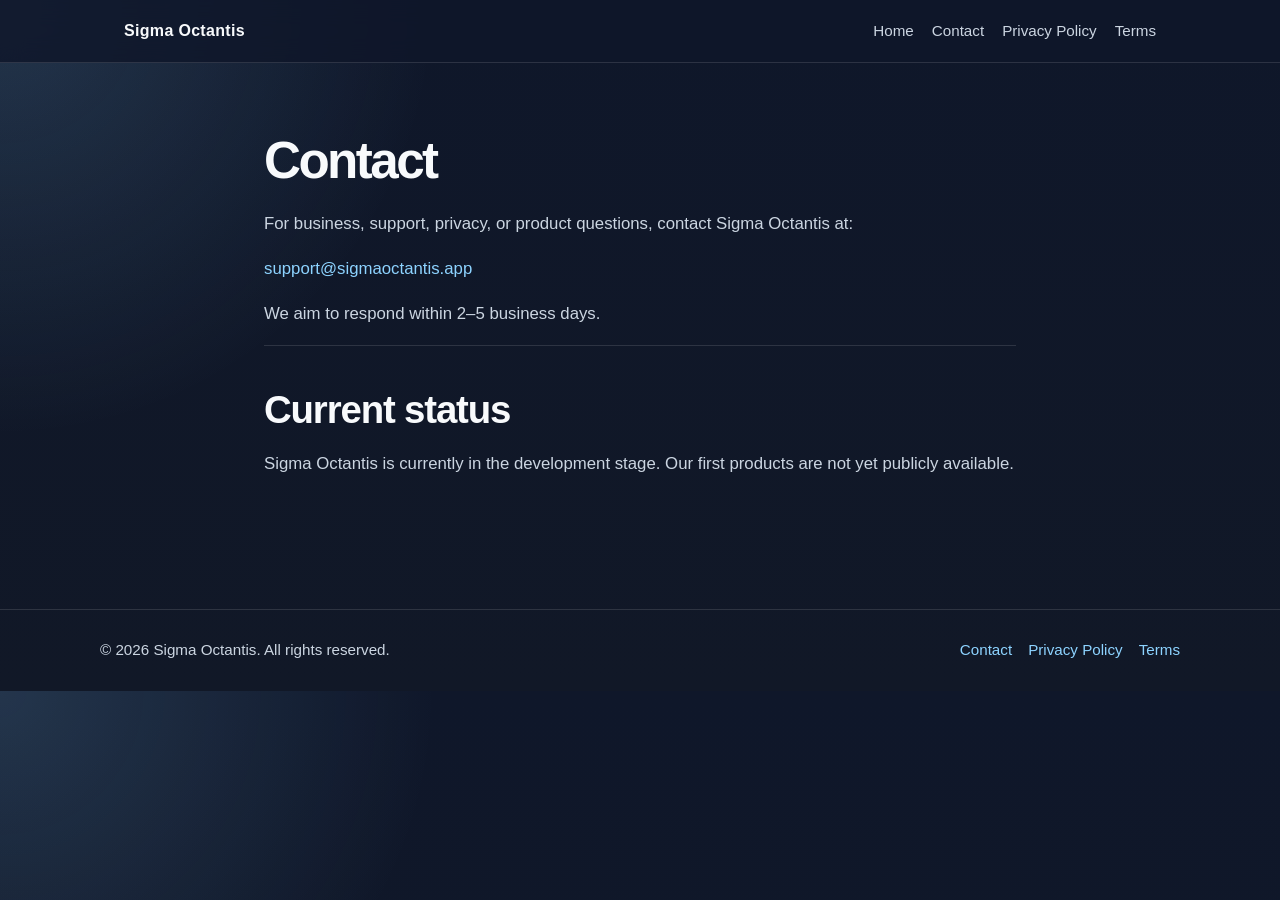
==== contact.html @ fb1264db "Create contact.html" ====
<!doctype html>
<html lang="en">
  <head>
    <meta charset="utf-8">
    <meta name="viewport" content="width=device-width, initial-scale=1">
    <title>Contact | Sigma Octantis</title>
    <meta name="description" content="Contact Sigma Octantis for business, support, privacy, and product questions.">
    <link rel="stylesheet" href="/styles.css">
  </head>

  <body>
    <header>
      <nav class="nav">
        <a class="logo" href="/">Sigma Octantis</a>
        <div class="nav-links">
          <a href="/index.html">Home</a>
          <a href="/contact.html">Contact</a>
          <a href="/privacy.html">Privacy Policy</a>
          <a href="/terms.html">Terms</a>
        </div>
      </nav>
    </header>

    <main class="page">
      <h1>Contact</h1>
      <p>
        For business, support, privacy, or product questions, contact Sigma Octantis at:
      </p>

      <p>
        <a href="mailto:support@sigmaoctantis.app">support@sigmaoctantis.app</a>
      </p>

      <p>
        We aim to respond within 2–5 business days.
      </p>

      <section class="section">
        <h2>Current status</h2>
        <p>
          Sigma Octantis is currently in the development stage. Our first products are not yet
          publicly available.
        </p>
      </section>
    </main>

    <footer>
      <div class="footer-inner">
        <div>© 2026 Sigma Octantis. All rights reserved.</div>
        <div class="footer-links">
          <a href="/contact.html">Contact</a>
          <a href="/privacy.html">Privacy Policy</a>
          <a href="/terms.html">Terms</a>
        </div>
      </div>
    </footer>
  </body>
</html>
---- styles.css ----
:root {
  --bg: #0f172a;
  --panel: #111827;
  --panel-soft: #1f2937;
  --text: #f8fafc;
  --muted: #cbd5e1;
  --accent: #8dd3ff;
  --line: rgba(255, 255, 255, 0.12);
  --max-width: 1080px;
}

* {
  box-sizing: border-box;
}

body {
  margin: 0;
  font-family: Inter, -apple-system, BlinkMacSystemFont, "Segoe UI", Roboto, Arial, sans-serif;
  background:
    radial-gradient(circle at top left, rgba(141, 211, 255, 0.16), transparent 30%),
    linear-gradient(180deg, #0f172a 0%, #111827 100%);
  color: var(--text);
  line-height: 1.6;
}

a {
  color: var(--accent);
  text-decoration: none;
}

a:hover {
  text-decoration: underline;
}

header {
  border-bottom: 1px solid var(--line);
  background: rgba(15, 23, 42, 0.82);
  backdrop-filter: blur(12px);
  position: sticky;
  top: 0;
  z-index: 10;
}

.nav {
  max-width: var(--max-width);
  margin: 0 auto;
  padding: 18px 24px;
  display: flex;
  align-items: center;
  justify-content: space-between;
  gap: 24px;
}

.logo {
  font-weight: 800;
  letter-spacing: 0.02em;
  color: var(--text);
}

.nav-links {
  display: flex;
  gap: 18px;
  flex-wrap: wrap;
  font-size: 0.95rem;
}

.nav-links a {
  color: var(--muted);
}

main {
  max-width: var(--max-width);
  margin: 0 auto;
  padding: 72px 24px;
}

.hero {
  max-width: 820px;
  padding: 48px 0 56px;
}

.eyebrow {
  color: var(--accent);
  font-weight: 700;
  letter-spacing: 0.12em;
  text-transform: uppercase;
  font-size: 0.8rem;
  margin-bottom: 16px;
}

h1 {
  font-size: clamp(2.4rem, 6vw, 5rem);
  line-height: 1.02;
  margin: 0 0 24px;
  letter-spacing: -0.05em;
}

h2 {
  font-size: clamp(1.6rem, 3vw, 2.4rem);
  line-height: 1.15;
  margin: 0 0 18px;
  letter-spacing: -0.03em;
}

h3 {
  margin: 0 0 10px;
  font-size: 1.1rem;
}

p {
  color: var(--muted);
  margin: 0 0 18px;
  font-size: 1.05rem;
}

.hero p {
  font-size: 1.2rem;
  max-width: 760px;
}

.actions {
  display: flex;
  flex-wrap: wrap;
  gap: 14px;
  margin-top: 30px;
}

.button {
  display: inline-flex;
  align-items: center;
  justify-content: center;
  padding: 12px 18px;
  border-radius: 999px;
  border: 1px solid var(--line);
  color: var(--text);
  font-weight: 700;
  background: rgba(255, 255, 255, 0.08);
}

.button.primary {
  background: var(--accent);
  color: #0f172a;
  border-color: transparent;
}

.section {
  padding: 42px 0;
  border-top: 1px solid var(--line);
}

.grid {
  display: grid;
  grid-template-columns: repeat(3, 1fr);
  gap: 18px;
  margin-top: 24px;
}

.card {
  background: rgba(255, 255, 255, 0.06);
  border: 1px solid var(--line);
  border-radius: 22px;
  padding: 24px;
}

.card p {
  font-size: 1rem;
}

.status {
  background: rgba(141, 211, 255, 0.1);
  border: 1px solid rgba(141, 211, 255, 0.25);
  border-radius: 22px;
  padding: 26px;
  margin-top: 24px;
}

.page {
  max-width: 800px;
}

.page h1 {
  font-size: clamp(2.2rem, 4vw, 3.4rem);
}

.page ul {
  color: var(--muted);
  padding-left: 22px;
}

.page li {
  margin-bottom: 10px;
}

footer {
  border-top: 1px solid var(--line);
  padding: 28px 24px;
  color: var(--muted);
}

.footer-inner {
  max-width: var(--max-width);
  margin: 0 auto;
  display: flex;
  justify-content: space-between;
  gap: 18px;
  flex-wrap: wrap;
  font-size: 0.95rem;
}

.footer-links {
  display: flex;
  gap: 16px;
  flex-wrap: wrap;
}

@media (max-width: 800px) {
  .nav {
    align-items: flex-start;
    flex-direction: column;
  }

  .grid {
    grid-template-columns: 1fr;
  }

  main {
    padding-top: 42px;
  }
}
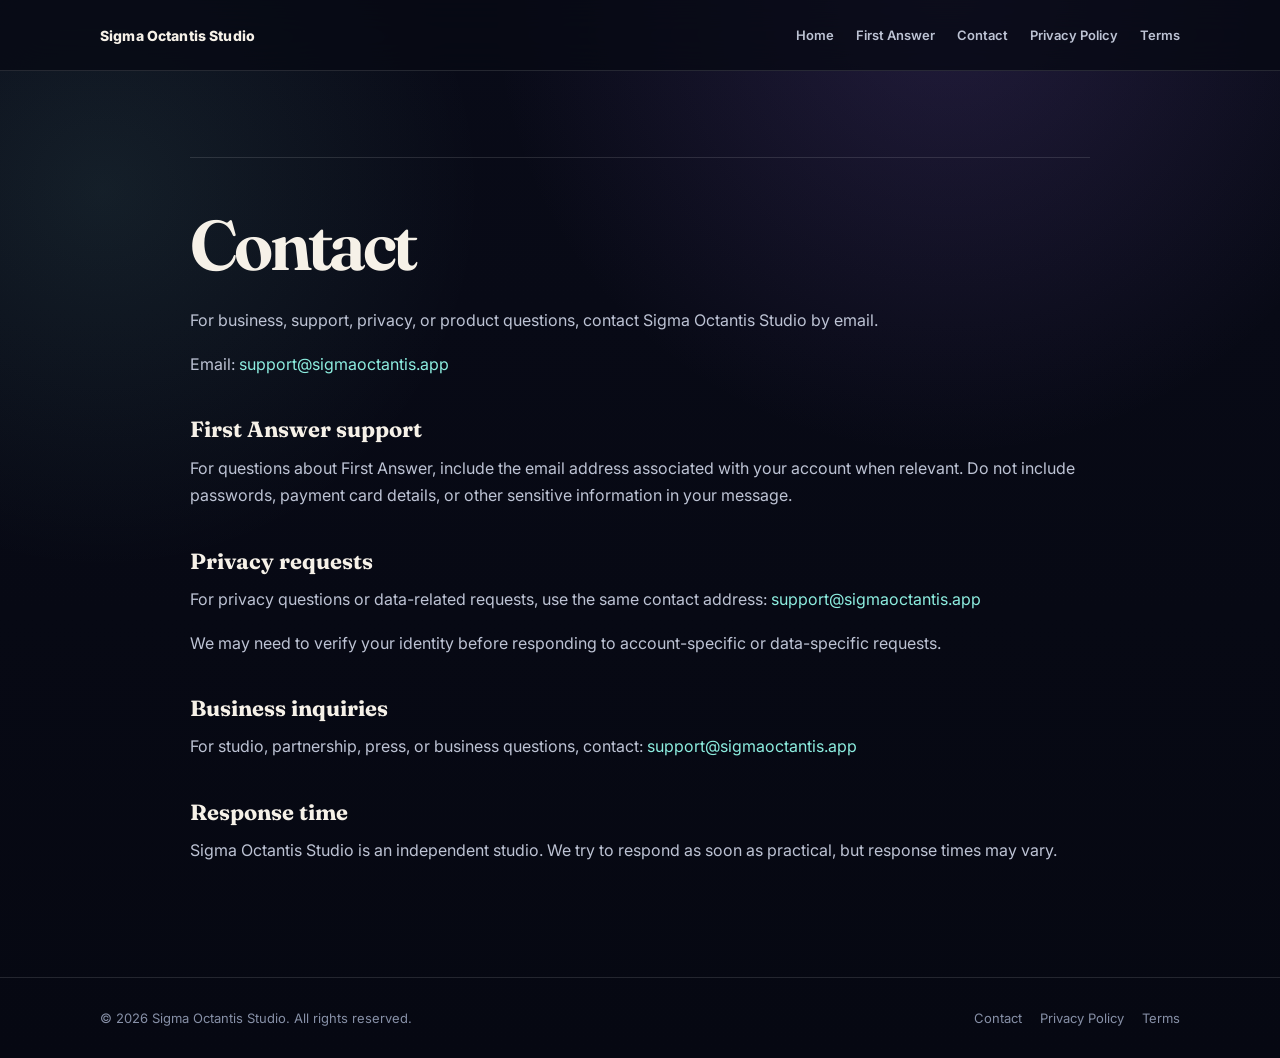
==== commit 0515e00d: "Update Contact page for Sigma Octantis Studio" ====
--- a/contact.html
+++ b/contact.html
@@ -1,58 +1,97 @@
 <!doctype html>
 <html lang="en">
-  <head>
-    <meta charset="utf-8">
-    <meta name="viewport" content="width=device-width, initial-scale=1">
-    <title>Contact | Sigma Octantis</title>
-    <meta name="description" content="Contact Sigma Octantis for business, support, privacy, and product questions.">
-    <link rel="stylesheet" href="/styles.css">
-  </head>
+<head>
+  <meta charset="utf-8">
+  <meta name="viewport" content="width=device-width, initial-scale=1">
+  <title>Contact | Sigma Octantis Studio</title>
+  <meta name="description" content="Contact Sigma Octantis Studio for support, privacy, product, or business questions.">
 
-  <body>
-    <header>
-      <nav class="nav">
-        <a class="logo" href="/">Sigma Octantis</a>
-        <div class="nav-links">
-          <a href="/index.html">Home</a>
-          <a href="/contact.html">Contact</a>
-          <a href="/privacy.html">Privacy Policy</a>
-          <a href="/terms.html">Terms</a>
-        </div>
-      </nav>
-    </header>
+  <link rel="preconnect" href="https://fonts.googleapis.com">
+  <link rel="preconnect" href="https://fonts.gstatic.com" crossorigin>
+  <link
+    href="https://fonts.googleapis.com/css2?family=Fraunces:opsz,wght@9..144,500;9..144,650;9..144,750&family=Inter:wght@400;500;600;700;800&display=swap"
+    rel="stylesheet"
+  >
 
-    <main class="page">
+  <link rel="stylesheet" href="/styles.css">
+</head>
+
+<body>
+  <header class="site-header">
+    <nav class="nav">
+      <a class="logo" href="/">Sigma Octantis Studio</a>
+
+      <div class="nav-links">
+        <a href="/">Home</a>
+        <a href="/#first-answer">First Answer</a>
+        <a href="/contact.html">Contact</a>
+        <a href="/privacy.html">Privacy Policy</a>
+        <a href="/terms.html">Terms</a>
+      </div>
+    </nav>
+  </header>
+
+  <main class="legal-page">
+    <section class="legal-content">
       <h1>Contact</h1>
+
       <p>
-        For business, support, privacy, or product questions, contact Sigma Octantis at:
+        For business, support, privacy, or product questions, contact Sigma
+        Octantis Studio by email.
       </p>
 
       <p>
+        Email:
+        <a href="mailto:support@sigmaoctantis.app">support@sigmaoctantis.app</a>
+      </p>
+
+      <h2>First Answer support</h2>
+
+      <p>
+        For questions about First Answer, include the email address associated
+        with your account when relevant. Do not include passwords, payment card
+        details, or other sensitive information in your message.
+      </p>
+
+      <h2>Privacy requests</h2>
+
+      <p>
+        For privacy questions or data-related requests, use the same contact
+        address:
         <a href="mailto:support@sigmaoctantis.app">support@sigmaoctantis.app</a>
       </p>
 
       <p>
-        We aim to respond within 2–5 business days.
+        We may need to verify your identity before responding to account-specific
+        or data-specific requests.
       </p>
 
-      <section class="section">
-        <h2>Current status</h2>
-        <p>
-          Sigma Octantis is currently in the development stage. Our first products are not yet
-          publicly available.
-        </p>
-      </section>
-    </main>
+      <h2>Business inquiries</h2>
 
-    <footer>
-      <div class="footer-inner">
-        <div>© 2026 Sigma Octantis. All rights reserved.</div>
-        <div class="footer-links">
-          <a href="/contact.html">Contact</a>
-          <a href="/privacy.html">Privacy Policy</a>
-          <a href="/terms.html">Terms</a>
-        </div>
+      <p>
+        For studio, partnership, press, or business questions, contact:
+        <a href="mailto:support@sigmaoctantis.app">support@sigmaoctantis.app</a>
+      </p>
+
+      <h2>Response time</h2>
+
+      <p>
+        Sigma Octantis Studio is an independent studio. We try to respond as soon
+        as practical, but response times may vary.
+      </p>
+    </section>
+  </main>
+
+  <footer class="site-footer">
+    <div class="footer-inner">
+      <div>© 2026 Sigma Octantis Studio. All rights reserved.</div>
+
+      <div class="footer-links">
+        <a href="/contact.html">Contact</a>
+        <a href="/privacy.html">Privacy Policy</a>
+        <a href="/terms.html">Terms</a>
       </div>
-    </footer>
-  </body>
+    </div>
+  </footer>
+</body>
 </html>
--- a/styles.css
+++ b/styles.css
@@ -1,229 +1,376 @@
 :root {
-  --bg: #0f172a;
-  --panel: #111827;
-  --panel-soft: #1f2937;
-  --text: #f8fafc;
-  --muted: #cbd5e1;
-  --accent: #8dd3ff;
-  --line: rgba(255, 255, 255, 0.12);
-  --max-width: 1080px;
+  --bg: #070914;
+  --bg-2: #0d1020;
+  --panel: rgba(255, 255, 255, 0.052);
+  --panel-strong: rgba(255, 255, 255, 0.078);
+  --border: rgba(255, 255, 255, 0.12);
+  --text: #f6f1e8;
+  --muted: #bdc3d4;
+  --muted-2: #8790a7;
+  --accent: #8deee0;
+  --accent-deep: #1f8d86;
+  --shadow: rgba(0, 0, 0, 0.42);
 }
 
 * {
   box-sizing: border-box;
 }
 
+html {
+  scroll-behavior: smooth;
+}
+
 body {
   margin: 0;
-  font-family: Inter, -apple-system, BlinkMacSystemFont, "Segoe UI", Roboto, Arial, sans-serif;
+  min-height: 100vh;
+  color: var(--text);
+  font-family: Inter, system-ui, -apple-system, BlinkMacSystemFont, "Segoe UI", sans-serif;
   background:
-    radial-gradient(circle at top left, rgba(141, 211, 255, 0.16), transparent 30%),
-    linear-gradient(180deg, #0f172a 0%, #111827 100%);
-  color: var(--text);
-  line-height: 1.6;
+    radial-gradient(circle at 74% 0%, rgba(120, 87, 183, 0.22), transparent 32%),
+    radial-gradient(circle at 8% 18%, rgba(141, 238, 224, 0.09), transparent 26%),
+    linear-gradient(180deg, #090b18 0%, var(--bg) 58%, #060812 100%);
 }
 
 a {
+  color: inherit;
+  text-decoration: none;
+}
+
+a:hover {
   color: var(--accent);
-  text-decoration: none;
-}
-
-a:hover {
-  text-decoration: underline;
-}
-
-header {
-  border-bottom: 1px solid var(--line);
-  background: rgba(15, 23, 42, 0.82);
-  backdrop-filter: blur(12px);
+}
+
+.site-header {
   position: sticky;
   top: 0;
   z-index: 10;
+  border-bottom: 1px solid var(--border);
+  background: rgba(7, 9, 20, 0.78);
+  backdrop-filter: blur(18px);
 }
 
 .nav {
-  max-width: var(--max-width);
+  width: min(1080px, calc(100% - 42px));
   margin: 0 auto;
-  padding: 18px 24px;
+  min-height: 70px;
   display: flex;
   align-items: center;
   justify-content: space-between;
-  gap: 24px;
+  gap: 28px;
 }
 
 .logo {
+  font-size: 14px;
   font-weight: 800;
-  letter-spacing: 0.02em;
+  letter-spacing: 0.01em;
   color: var(--text);
 }
 
 .nav-links {
   display: flex;
-  gap: 18px;
-  flex-wrap: wrap;
-  font-size: 0.95rem;
-}
-
-.nav-links a {
+  align-items: center;
+  gap: 22px;
+  font-size: 13px;
+  font-weight: 600;
   color: var(--muted);
 }
 
 main {
-  max-width: var(--max-width);
+  width: min(1080px, calc(100% - 42px));
   margin: 0 auto;
-  padding: 72px 24px;
 }
 
 .hero {
-  max-width: 820px;
-  padding: 48px 0 56px;
+  max-width: 860px;
+  padding: 118px 0 78px;
 }
 
 .eyebrow {
+  width: fit-content;
+  margin-bottom: 24px;
+  padding: 8px 12px;
+  border: 1px solid rgba(141, 238, 224, 0.22);
+  border-radius: 999px;
+  background: rgba(141, 238, 224, 0.075);
   color: var(--accent);
-  font-weight: 700;
-  letter-spacing: 0.12em;
-  text-transform: uppercase;
-  font-size: 0.8rem;
+  font-size: 12px;
+  font-weight: 800;
+  letter-spacing: 0.06em;
+}
+
+h1,
+h2,
+h3,
+p {
+  margin-top: 0;
+}
+
+h1,
+h2 {
+  font-family: Fraunces, Georgia, serif;
+}
+
+h1 {
+  max-width: 830px;
+  margin-bottom: 30px;
+  font-size: clamp(46px, 7.2vw, 82px);
+  line-height: 0.94;
+  letter-spacing: -0.055em;
+  font-weight: 650;
+}
+
+.hero-copy {
+  max-width: 720px;
   margin-bottom: 16px;
-}
-
-h1 {
-  font-size: clamp(2.4rem, 6vw, 5rem);
-  line-height: 1.02;
-  margin: 0 0 24px;
-  letter-spacing: -0.05em;
-}
-
-h2 {
-  font-size: clamp(1.6rem, 3vw, 2.4rem);
-  line-height: 1.15;
-  margin: 0 0 18px;
-  letter-spacing: -0.03em;
-}
-
-h3 {
-  margin: 0 0 10px;
-  font-size: 1.1rem;
-}
-
-p {
-  color: var(--muted);
-  margin: 0 0 18px;
-  font-size: 1.05rem;
-}
-
-.hero p {
-  font-size: 1.2rem;
-  max-width: 760px;
+  color: var(--muted);
+  font-size: 18px;
+  line-height: 1.68;
+}
+
+.hero-copy strong {
+  color: var(--text);
+  font-weight: 750;
 }
 
 .actions {
   display: flex;
   flex-wrap: wrap;
   gap: 14px;
-  margin-top: 30px;
+  margin-top: 36px;
 }
 
 .button {
   display: inline-flex;
   align-items: center;
   justify-content: center;
-  padding: 12px 18px;
+  min-height: 45px;
+  padding: 0 21px;
   border-radius: 999px;
-  border: 1px solid var(--line);
+  font-size: 14px;
+  font-weight: 800;
+  transition: transform 160ms ease, border-color 160ms ease, background 160ms ease;
+}
+
+.button:hover {
+  transform: translateY(-1px);
+}
+
+.button.primary {
+  color: #071012;
+  background: var(--accent);
+}
+
+.button.primary:hover {
+  color: #071012;
+  background: #a6f5eb;
+}
+
+.button.secondary {
   color: var(--text);
-  font-weight: 700;
-  background: rgba(255, 255, 255, 0.08);
-}
-
-.button.primary {
-  background: var(--accent);
-  color: #0f172a;
-  border-color: transparent;
+  border: 1px solid var(--border);
+  background: rgba(255, 255, 255, 0.045);
+}
+
+.button.secondary:hover {
+  border-color: rgba(141, 238, 224, 0.42);
+  background: rgba(141, 238, 224, 0.08);
 }
 
 .section {
-  padding: 42px 0;
-  border-top: 1px solid var(--line);
+  padding: 64px 0;
+  border-top: 1px solid var(--border);
+}
+
+.section h2 {
+  margin-bottom: 18px;
+  font-size: clamp(34px, 4.2vw, 50px);
+  line-height: 1;
+  letter-spacing: -0.045em;
+  font-weight: 650;
+}
+
+.section-intro {
+  max-width: 680px;
+  margin-bottom: 30px;
+  color: var(--muted);
+  font-size: 17px;
+  line-height: 1.66;
+}
+
+.status-box {
+  max-width: 930px;
+  border: 1px solid var(--border);
+  border-radius: 30px;
+  padding: 30px;
+  background:
+    linear-gradient(180deg, rgba(255,255,255,0.07), rgba(255,255,255,0.04));
+  box-shadow: 0 24px 72px var(--shadow);
+}
+
+.status-box p {
+  margin-bottom: 14px;
+  color: var(--muted);
+  font-size: 16px;
+  line-height: 1.68;
+}
+
+.status-box p:last-child {
+  margin-bottom: 0;
 }
 
 .grid {
   display: grid;
-  grid-template-columns: repeat(3, 1fr);
+  grid-template-columns: repeat(3, minmax(0, 1fr));
   gap: 18px;
-  margin-top: 24px;
 }
 
 .card {
-  background: rgba(255, 255, 255, 0.06);
-  border: 1px solid var(--line);
-  border-radius: 22px;
-  padding: 24px;
+  min-height: 196px;
+  border: 1px solid var(--border);
+  border-radius: 28px;
+  padding: 28px;
+  background:
+    linear-gradient(180deg, rgba(255,255,255,0.065), rgba(255,255,255,0.04));
+  box-shadow: 0 18px 55px rgba(0, 0, 0, 0.22);
+}
+
+.card h3 {
+  margin-bottom: 14px;
+  font-size: 18px;
+  line-height: 1.25;
+  letter-spacing: -0.015em;
 }
 
 .card p {
-  font-size: 1rem;
-}
-
-.status {
-  background: rgba(141, 211, 255, 0.1);
-  border: 1px solid rgba(141, 211, 255, 0.25);
-  border-radius: 22px;
-  padding: 26px;
-  margin-top: 24px;
-}
-
-.page {
-  max-width: 800px;
-}
-
-.page h1 {
-  font-size: clamp(2.2rem, 4vw, 3.4rem);
-}
-
-.page ul {
-  color: var(--muted);
+  color: var(--muted);
+  font-size: 15.5px;
+  line-height: 1.62;
+}
+
+.business p {
+  color: var(--muted);
+  font-size: 16px;
+  line-height: 1.68;
+}
+
+.business a {
+  color: var(--accent);
+}
+
+/* Shared secondary page style: contact, privacy, terms */
+
+.legal-page {
+  width: min(900px, calc(100% - 42px));
+  margin: 0 auto;
+  padding: 86px 0 96px;
+}
+
+.legal-content {
+  border-top: 1px solid var(--border);
+  padding-top: 54px;
+  min-height: 66vh;
+}
+
+.legal-content h1 {
+  margin-bottom: 28px;
+  font-family: Fraunces, Georgia, serif;
+  font-size: clamp(44px, 6vw, 70px);
+  line-height: 0.96;
+  letter-spacing: -0.052em;
+  font-weight: 650;
+}
+
+.legal-content h2 {
+  margin-top: 38px;
+  margin-bottom: 12px;
+  font-size: 22px;
+  line-height: 1.2;
+}
+
+.legal-content p,
+.legal-content li {
+  color: var(--muted);
+  font-size: 16px;
+  line-height: 1.72;
+}
+
+.legal-content a {
+  color: var(--accent);
+}
+
+.legal-content ul {
   padding-left: 22px;
 }
 
-.page li {
-  margin-bottom: 10px;
-}
-
-footer {
-  border-top: 1px solid var(--line);
-  padding: 28px 24px;
-  color: var(--muted);
+.site-footer {
+  border-top: 1px solid var(--border);
+  padding: 32px 0;
+  color: var(--muted-2);
 }
 
 .footer-inner {
-  max-width: var(--max-width);
+  width: min(1080px, calc(100% - 42px));
   margin: 0 auto;
   display: flex;
+  align-items: center;
   justify-content: space-between;
+  gap: 24px;
+  font-size: 13px;
+}
+
+.footer-links {
+  display: flex;
   gap: 18px;
-  flex-wrap: wrap;
-  font-size: 0.95rem;
-}
-
-.footer-links {
-  display: flex;
-  gap: 16px;
-  flex-wrap: wrap;
-}
-
-@media (max-width: 800px) {
+}
+
+@media (max-width: 760px) {
   .nav {
+    min-height: auto;
+    padding: 18px 0;
     align-items: flex-start;
     flex-direction: column;
   }
 
+  .nav-links {
+    gap: 14px;
+    flex-wrap: wrap;
+  }
+
+  .hero {
+    padding: 76px 0 56px;
+  }
+
+  h1 {
+    font-size: clamp(42px, 13vw, 58px);
+  }
+
+  .hero-copy {
+    font-size: 16.5px;
+  }
+
+  .section {
+    padding: 48px 0;
+  }
+
   .grid {
     grid-template-columns: 1fr;
   }
 
-  main {
-    padding-top: 42px;
-  }
-}
+  .status-box,
+  .card {
+    border-radius: 23px;
+  }
+
+  .legal-page {
+    padding: 62px 0 76px;
+  }
+
+  .footer-inner {
+    align-items: flex-start;
+    flex-direction: column;
+  }
+
+  .footer-links {
+    flex-wrap: wrap;
+  }
+}
